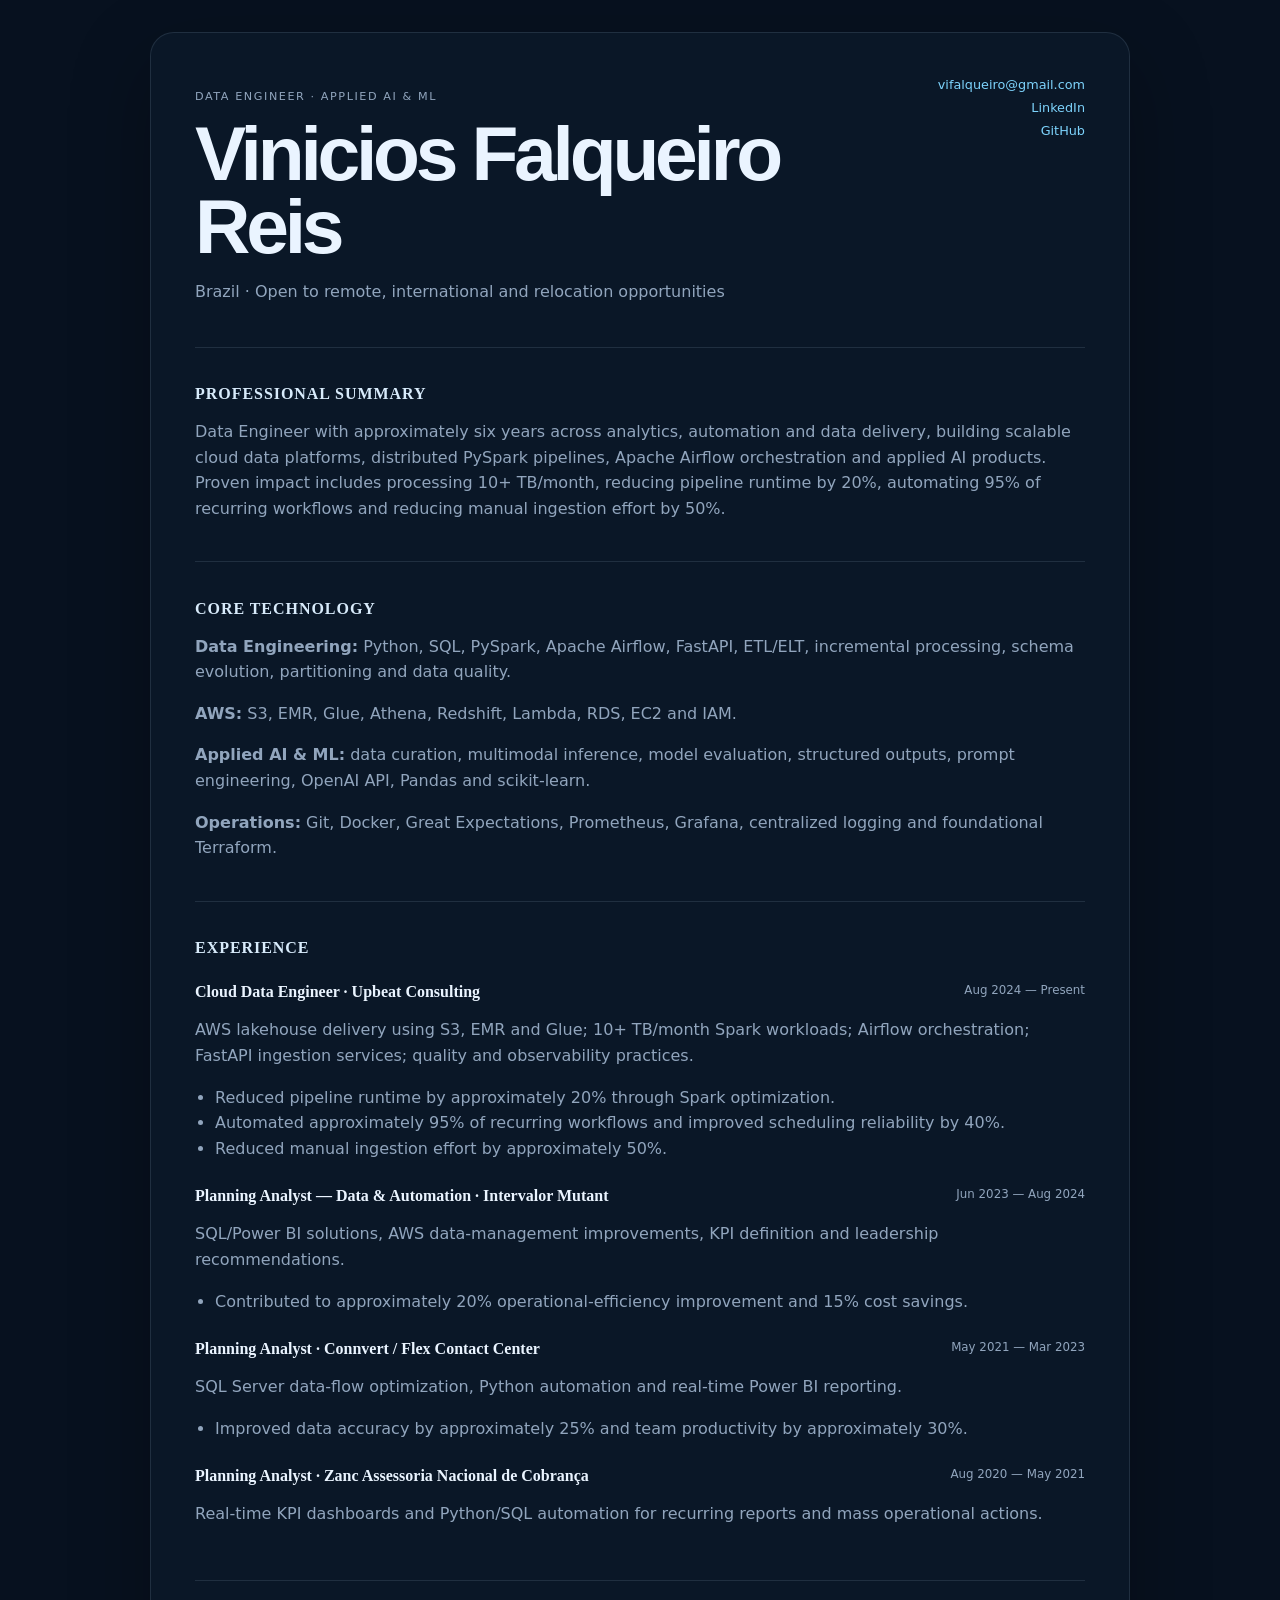
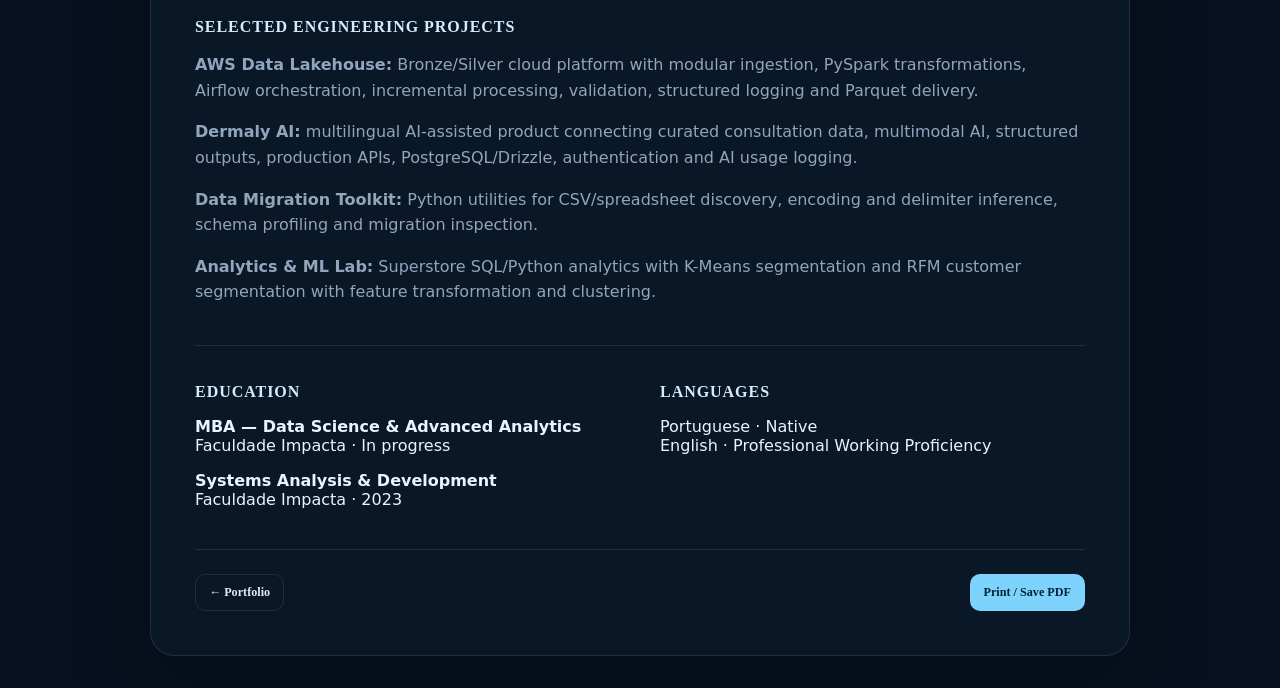
==== resume/index.html @ 82a72af2 "feat: add pure static resume page" ====
<!doctype html>
<html lang="en">
<head>
<meta charset="utf-8">
<meta name="viewport" content="width=device-width,initial-scale=1">
<meta name="description" content="Resume — Vinicios Falqueiro Reis, Data Engineer + Applied AI">
<title>Resume — Vinicios Falqueiro Reis</title>
<link rel="stylesheet" href="../css/tokens.css">
<link rel="stylesheet" href="../css/resume.css">
</head>
<body class="resume-page">
<main class="resume-sheet">
<header class="resume-head"><div><p class="resume-kicker">DATA ENGINEER · APPLIED AI & ML</p><h1>Vinicios Falqueiro Reis</h1><p>Brazil · Open to remote, international and relocation opportunities</p></div><div class="resume-contact"><a href="mailto:vifalqueiro@gmail.com">vifalqueiro@gmail.com</a><a href="https://www.linkedin.com/in/vfalqueiroreis/">LinkedIn</a><a href="https://github.com/vfreis">GitHub</a></div></header>
<section><h2>Professional Summary</h2><p>Data Engineer with approximately six years across analytics, automation and data delivery, building scalable cloud data platforms, distributed PySpark pipelines, Apache Airflow orchestration and applied AI products. Proven impact includes processing 10+ TB/month, reducing pipeline runtime by 20%, automating 95% of recurring workflows and reducing manual ingestion effort by 50%.</p></section>
<section><h2>Core Technology</h2><p><strong>Data Engineering:</strong> Python, SQL, PySpark, Apache Airflow, FastAPI, ETL/ELT, incremental processing, schema evolution, partitioning and data quality.</p><p><strong>AWS:</strong> S3, EMR, Glue, Athena, Redshift, Lambda, RDS, EC2 and IAM.</p><p><strong>Applied AI & ML:</strong> data curation, multimodal inference, model evaluation, structured outputs, prompt engineering, OpenAI API, Pandas and scikit-learn.</p><p><strong>Operations:</strong> Git, Docker, Great Expectations, Prometheus, Grafana, centralized logging and foundational Terraform.</p></section>
<section><h2>Experience</h2><article><div class="role-head"><strong>Cloud Data Engineer · Upbeat Consulting</strong><span>Aug 2024 — Present</span></div><p>AWS lakehouse delivery using S3, EMR and Glue; 10+ TB/month Spark workloads; Airflow orchestration; FastAPI ingestion services; quality and observability practices.</p><ul><li>Reduced pipeline runtime by approximately 20% through Spark optimization.</li><li>Automated approximately 95% of recurring workflows and improved scheduling reliability by 40%.</li><li>Reduced manual ingestion effort by approximately 50%.</li></ul></article><article><div class="role-head"><strong>Planning Analyst — Data & Automation · Intervalor Mutant</strong><span>Jun 2023 — Aug 2024</span></div><p>SQL/Power BI solutions, AWS data-management improvements, KPI definition and leadership recommendations.</p><ul><li>Contributed to approximately 20% operational-efficiency improvement and 15% cost savings.</li></ul></article><article><div class="role-head"><strong>Planning Analyst · Connvert / Flex Contact Center</strong><span>May 2021 — Mar 2023</span></div><p>SQL Server data-flow optimization, Python automation and real-time Power BI reporting.</p><ul><li>Improved data accuracy by approximately 25% and team productivity by approximately 30%.</li></ul></article><article><div class="role-head"><strong>Planning Analyst · Zanc Assessoria Nacional de Cobrança</strong><span>Aug 2020 — May 2021</span></div><p>Real-time KPI dashboards and Python/SQL automation for recurring reports and mass operational actions.</p></article></section>
<section><h2>Selected Engineering Projects</h2><p><strong>AWS Data Lakehouse:</strong> Bronze/Silver cloud platform with modular ingestion, PySpark transformations, Airflow orchestration, incremental processing, validation, structured logging and Parquet delivery.</p><p><strong>Dermaly AI:</strong> multilingual AI-assisted product connecting curated consultation data, multimodal AI, structured outputs, production APIs, PostgreSQL/Drizzle, authentication and AI usage logging.</p><p><strong>Data Migration Toolkit:</strong> Python utilities for CSV/spreadsheet discovery, encoding and delimiter inference, schema profiling and migration inspection.</p><p><strong>Analytics & ML Lab:</strong> Superstore SQL/Python analytics with K-Means segmentation and RFM customer segmentation with feature transformation and clustering.</p></section>
<section class="resume-bottom"><div><h2>Education</h2><p><strong>MBA — Data Science & Advanced Analytics</strong><br>Faculdade Impacta · In progress</p><p><strong>Systems Analysis & Development</strong><br>Faculdade Impacta · 2023</p></div><div><h2>Languages</h2><p>Portuguese · Native<br>English · Professional Working Proficiency</p></div></section>
<div class="resume-actions"><a href="../index.html">← Portfolio</a><button type="button" onclick="window.print()">Print / Save PDF</button></div>
</main>
</body>
</html>
---- css/tokens.css ----
:root{--bg:#07111f;--panel:rgba(13,28,47,.76);--line:rgba(157,181,210,.15);--line2:rgba(125,211,252,.3);--text:#eff7ff;--muted:#91a5bd;--accent:#7dd3fc;--green:#a7f3d0;--violet:#c4b5fd;--max:1220px;--radius:22px;--shadow:0 28px 80px rgba(0,0,0,.28)}
*{box-sizing:border-box}html{scroll-behavior:smooth}body{margin:0;min-height:100vh;overflow-x:hidden;color:var(--text);font-family:Inter,system-ui,-apple-system,"Segoe UI",sans-serif;background:#07111f}a{color:inherit;text-decoration:none}button{font:inherit}.section-shell{width:min(calc(100% - 44px),var(--max));margin-inline:auto}.section-block{padding:92px 0}.eyebrow{color:var(--accent);font:700 .75rem "Space Grotesk";letter-spacing:.13em;text-transform:uppercase}.reveal{opacity:0;transform:translateY(20px);transition:opacity .7s ease,transform .7s ease}.reveal.is-visible{opacity:1;transform:none}
---- css/resume.css ----
.resume-page{margin:0;background:#07111f;color:#eaf4ff;font-family:Inter,system-ui,-apple-system,"Segoe UI",sans-serif}.resume-sheet{width:min(calc(100% - 32px),980px);margin:32px auto;padding:44px;border:1px solid var(--line);border-radius:24px;background:#0a1727;box-shadow:0 28px 80px rgba(0,0,0,.28)}.resume-head{display:grid;grid-template-columns:1.5fr .5fr;gap:28px;padding-bottom:26px;border-bottom:1px solid var(--line)}.resume-kicker{color:var(--accent);font-size:.7rem;letter-spacing:.14em}.resume-head h1{font:600 clamp(2.7rem,6vw,5.2rem)/.95 "Space Grotesk",sans-serif;letter-spacing:-.055em;margin:8px 0}.resume-head p,.resume-sheet section>p,.resume-sheet article>p,.resume-sheet li{color:var(--muted);line-height:1.6}.resume-contact{display:grid;align-content:start;justify-items:end;gap:8px;font-size:.8rem}.resume-contact a{color:var(--accent)}.resume-sheet section{padding:24px 0;border-bottom:1px solid var(--line)}.resume-sheet h2{font:600 1rem "Space Grotesk";letter-spacing:.06em;text-transform:uppercase;color:#d8ebfb}.resume-sheet article{padding:13px 0}.role-head{display:flex;justify-content:space-between;gap:18px}.role-head strong{font-family:"Space Grotesk"}.role-head span{color:var(--muted);font-size:.74rem;white-space:nowrap}.resume-sheet ul{margin:8px 0 0;padding-left:20px}.resume-bottom{display:grid;grid-template-columns:1fr 1fr;gap:40px}.resume-actions{display:flex;justify-content:space-between;gap:12px;padding-top:24px}.resume-actions a,.resume-actions button{border:1px solid var(--line);border-radius:10px;background:transparent;color:#dcecf9;padding:10px 13px;font:600 .76rem Inter;cursor:pointer}.resume-actions button{background:var(--accent);color:#052237;border-color:transparent}@media(max-width:700px){.resume-sheet{padding:24px}.resume-head,.resume-bottom{grid-template-columns:1fr}.resume-contact{justify-items:start}.role-head{display:grid;gap:5px}.role-head span{white-space:normal}}@media print{.resume-page{background:#fff;color:#111}.resume-sheet{width:auto;margin:0;padding:0;border:0;border-radius:0;background:#fff;box-shadow:none}.resume-head,.resume-sheet section{border-color:#ddd}.resume-head h1,.resume-sheet h2,.role-head strong,.resume-sheet strong{color:#111}.resume-head p,.resume-sheet section>p,.resume-sheet article>p,.resume-sheet li,.role-head span{color:#444}.resume-contact a,.resume-kicker{color:#111}.resume-actions{display:none}a{text-decoration:none}.resume-sheet{font-size:10.5pt}.resume-sheet section{break-inside:avoid;padding:11pt 0}.resume-sheet article{break-inside:avoid;padding:6pt 0}}
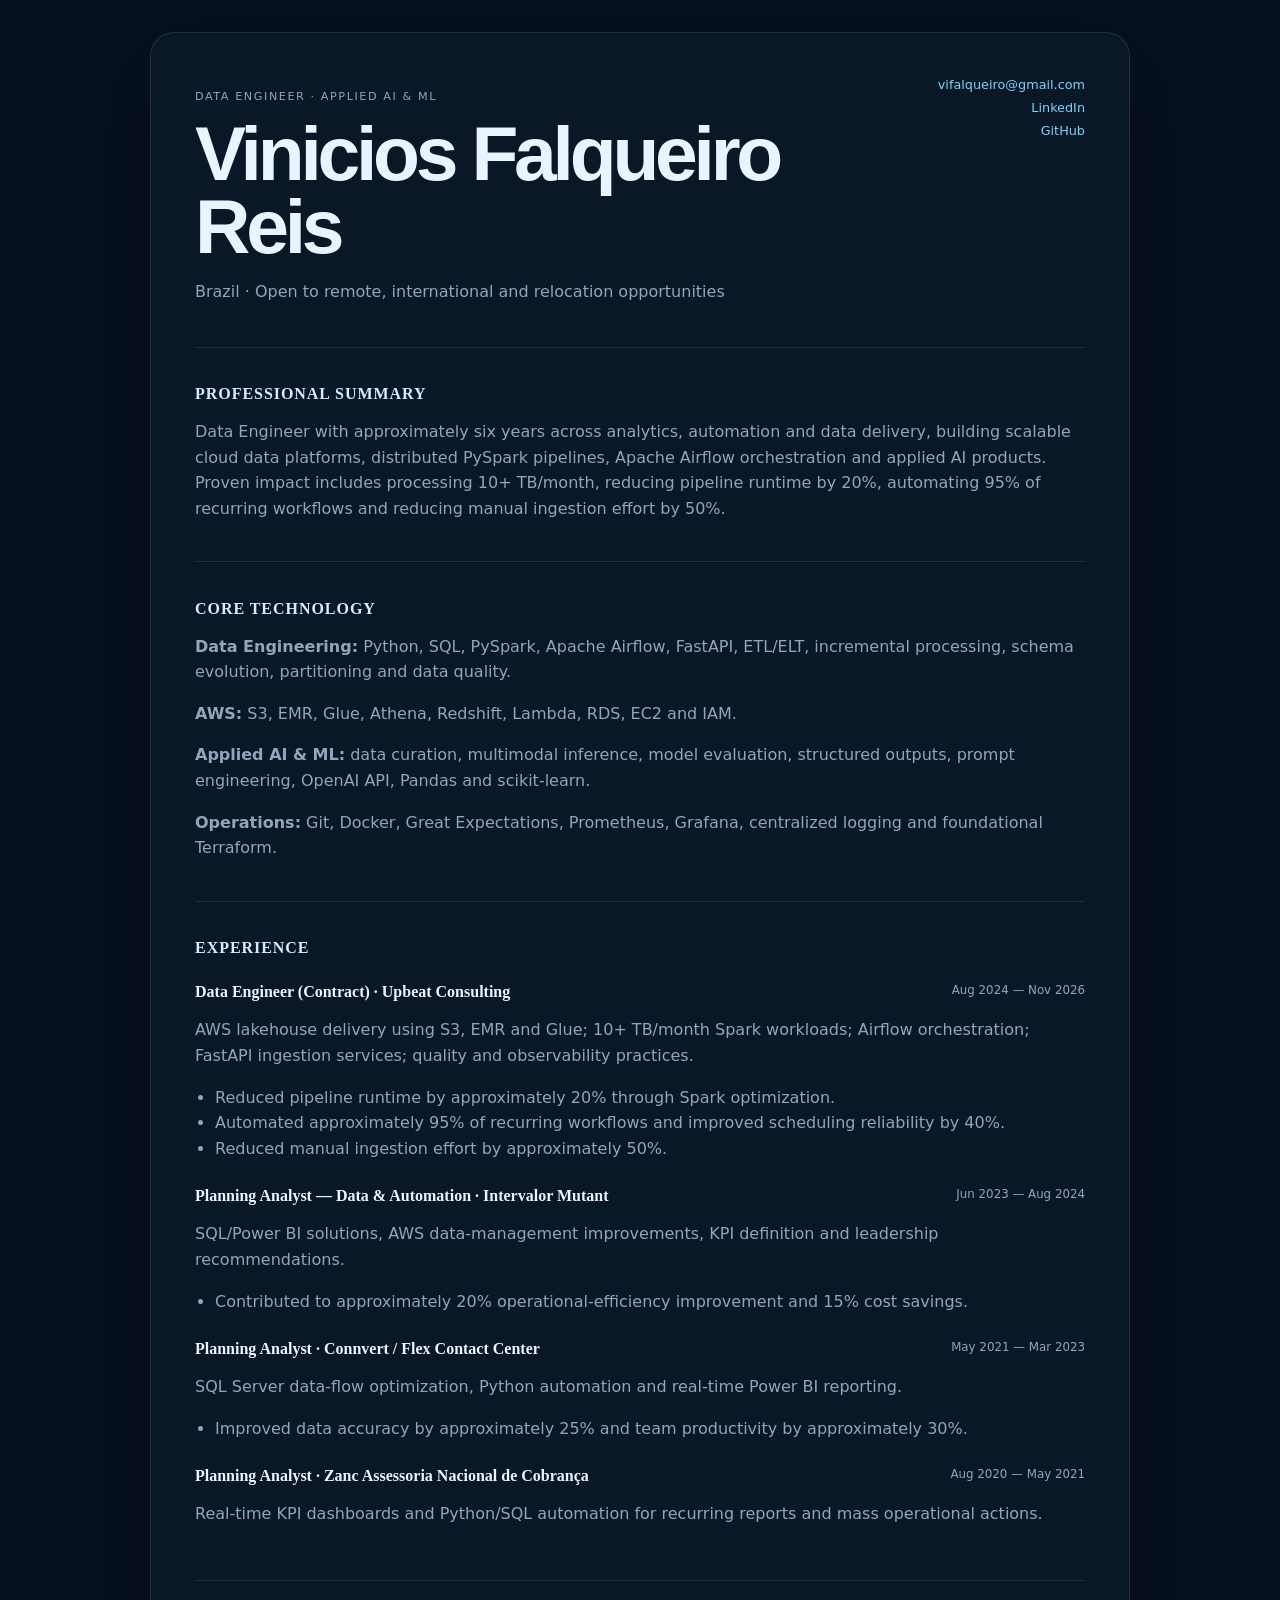
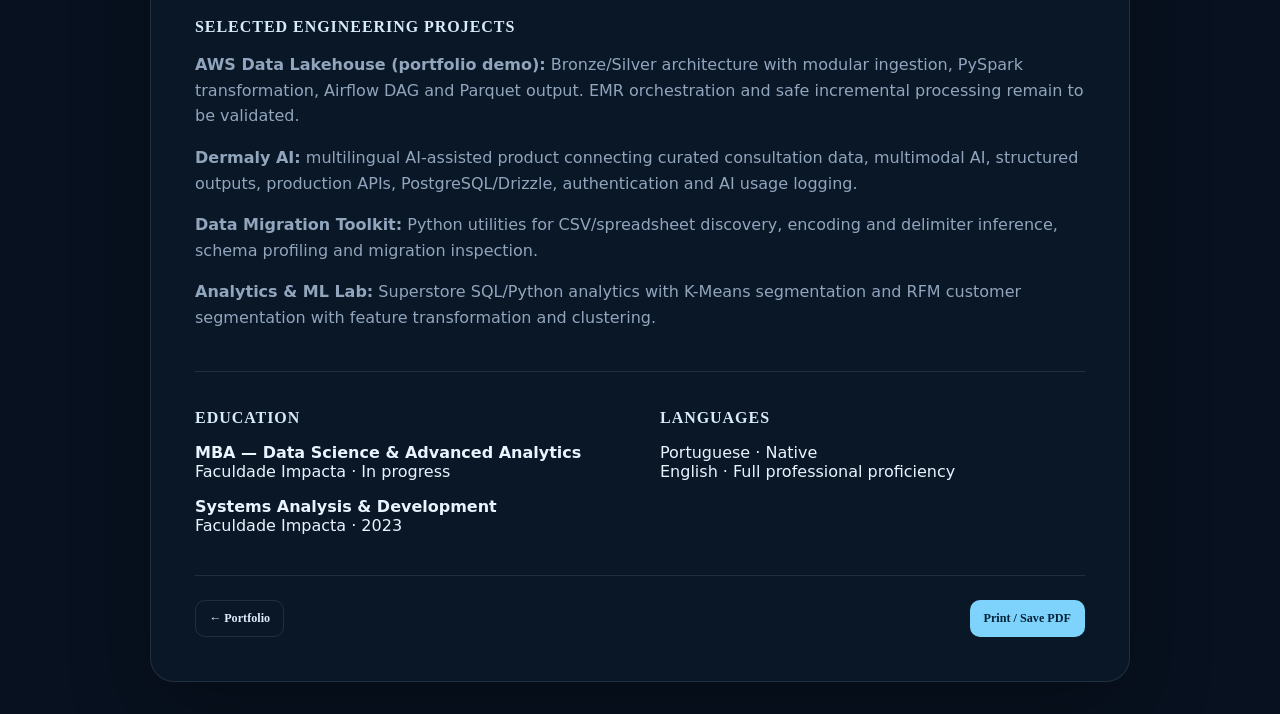
==== commit 114e4127: "Align resume/index.html with live Hostinger portfolio URL and verified profile" ====
--- a/resume/index.html
+++ b/resume/index.html
@@ -13,9 +13,9 @@
 <header class="resume-head"><div><p class="resume-kicker">DATA ENGINEER · APPLIED AI & ML</p><h1>Vinicios Falqueiro Reis</h1><p>Brazil · Open to remote, international and relocation opportunities</p></div><div class="resume-contact"><a href="mailto:vifalqueiro@gmail.com">vifalqueiro@gmail.com</a><a href="https://www.linkedin.com/in/vfalqueiroreis/">LinkedIn</a><a href="https://github.com/vfreis">GitHub</a></div></header>
 <section><h2>Professional Summary</h2><p>Data Engineer with approximately six years across analytics, automation and data delivery, building scalable cloud data platforms, distributed PySpark pipelines, Apache Airflow orchestration and applied AI products. Proven impact includes processing 10+ TB/month, reducing pipeline runtime by 20%, automating 95% of recurring workflows and reducing manual ingestion effort by 50%.</p></section>
 <section><h2>Core Technology</h2><p><strong>Data Engineering:</strong> Python, SQL, PySpark, Apache Airflow, FastAPI, ETL/ELT, incremental processing, schema evolution, partitioning and data quality.</p><p><strong>AWS:</strong> S3, EMR, Glue, Athena, Redshift, Lambda, RDS, EC2 and IAM.</p><p><strong>Applied AI & ML:</strong> data curation, multimodal inference, model evaluation, structured outputs, prompt engineering, OpenAI API, Pandas and scikit-learn.</p><p><strong>Operations:</strong> Git, Docker, Great Expectations, Prometheus, Grafana, centralized logging and foundational Terraform.</p></section>
-<section><h2>Experience</h2><article><div class="role-head"><strong>Cloud Data Engineer · Upbeat Consulting</strong><span>Aug 2024 — Present</span></div><p>AWS lakehouse delivery using S3, EMR and Glue; 10+ TB/month Spark workloads; Airflow orchestration; FastAPI ingestion services; quality and observability practices.</p><ul><li>Reduced pipeline runtime by approximately 20% through Spark optimization.</li><li>Automated approximately 95% of recurring workflows and improved scheduling reliability by 40%.</li><li>Reduced manual ingestion effort by approximately 50%.</li></ul></article><article><div class="role-head"><strong>Planning Analyst — Data & Automation · Intervalor Mutant</strong><span>Jun 2023 — Aug 2024</span></div><p>SQL/Power BI solutions, AWS data-management improvements, KPI definition and leadership recommendations.</p><ul><li>Contributed to approximately 20% operational-efficiency improvement and 15% cost savings.</li></ul></article><article><div class="role-head"><strong>Planning Analyst · Connvert / Flex Contact Center</strong><span>May 2021 — Mar 2023</span></div><p>SQL Server data-flow optimization, Python automation and real-time Power BI reporting.</p><ul><li>Improved data accuracy by approximately 25% and team productivity by approximately 30%.</li></ul></article><article><div class="role-head"><strong>Planning Analyst · Zanc Assessoria Nacional de Cobrança</strong><span>Aug 2020 — May 2021</span></div><p>Real-time KPI dashboards and Python/SQL automation for recurring reports and mass operational actions.</p></article></section>
-<section><h2>Selected Engineering Projects</h2><p><strong>AWS Data Lakehouse:</strong> Bronze/Silver cloud platform with modular ingestion, PySpark transformations, Airflow orchestration, incremental processing, validation, structured logging and Parquet delivery.</p><p><strong>Dermaly AI:</strong> multilingual AI-assisted product connecting curated consultation data, multimodal AI, structured outputs, production APIs, PostgreSQL/Drizzle, authentication and AI usage logging.</p><p><strong>Data Migration Toolkit:</strong> Python utilities for CSV/spreadsheet discovery, encoding and delimiter inference, schema profiling and migration inspection.</p><p><strong>Analytics & ML Lab:</strong> Superstore SQL/Python analytics with K-Means segmentation and RFM customer segmentation with feature transformation and clustering.</p></section>
-<section class="resume-bottom"><div><h2>Education</h2><p><strong>MBA — Data Science & Advanced Analytics</strong><br>Faculdade Impacta · In progress</p><p><strong>Systems Analysis & Development</strong><br>Faculdade Impacta · 2023</p></div><div><h2>Languages</h2><p>Portuguese · Native<br>English · Professional Working Proficiency</p></div></section>
+<section><h2>Experience</h2><article><div class="role-head"><strong>Data Engineer (Contract) · Upbeat Consulting</strong><span>Aug 2024 — Nov 2026</span></div><p>AWS lakehouse delivery using S3, EMR and Glue; 10+ TB/month Spark workloads; Airflow orchestration; FastAPI ingestion services; quality and observability practices.</p><ul><li>Reduced pipeline runtime by approximately 20% through Spark optimization.</li><li>Automated approximately 95% of recurring workflows and improved scheduling reliability by 40%.</li><li>Reduced manual ingestion effort by approximately 50%.</li></ul></article><article><div class="role-head"><strong>Planning Analyst — Data & Automation · Intervalor Mutant</strong><span>Jun 2023 — Aug 2024</span></div><p>SQL/Power BI solutions, AWS data-management improvements, KPI definition and leadership recommendations.</p><ul><li>Contributed to approximately 20% operational-efficiency improvement and 15% cost savings.</li></ul></article><article><div class="role-head"><strong>Planning Analyst · Connvert / Flex Contact Center</strong><span>May 2021 — Mar 2023</span></div><p>SQL Server data-flow optimization, Python automation and real-time Power BI reporting.</p><ul><li>Improved data accuracy by approximately 25% and team productivity by approximately 30%.</li></ul></article><article><div class="role-head"><strong>Planning Analyst · Zanc Assessoria Nacional de Cobrança</strong><span>Aug 2020 — May 2021</span></div><p>Real-time KPI dashboards and Python/SQL automation for recurring reports and mass operational actions.</p></article></section>
+<section><h2>Selected Engineering Projects</h2><p><strong>AWS Data Lakehouse (portfolio demo):</strong> Bronze/Silver architecture with modular ingestion, PySpark transformation, Airflow DAG and Parquet output. EMR orchestration and safe incremental processing remain to be validated.</p><p><strong>Dermaly AI:</strong> multilingual AI-assisted product connecting curated consultation data, multimodal AI, structured outputs, production APIs, PostgreSQL/Drizzle, authentication and AI usage logging.</p><p><strong>Data Migration Toolkit:</strong> Python utilities for CSV/spreadsheet discovery, encoding and delimiter inference, schema profiling and migration inspection.</p><p><strong>Analytics & ML Lab:</strong> Superstore SQL/Python analytics with K-Means segmentation and RFM customer segmentation with feature transformation and clustering.</p></section>
+<section class="resume-bottom"><div><h2>Education</h2><p><strong>MBA — Data Science & Advanced Analytics</strong><br>Faculdade Impacta · In progress</p><p><strong>Systems Analysis & Development</strong><br>Faculdade Impacta · 2023</p></div><div><h2>Languages</h2><p>Portuguese · Native<br>English · Full professional proficiency</p></div></section>
 <div class="resume-actions"><a href="../index.html">← Portfolio</a><button type="button" onclick="window.print()">Print / Save PDF</button></div>
 </main>
 </body>
--- a/css/tokens.css
+++ b/css/tokens.css
@@ -1,2 +1,2 @@
 :root{--bg:#07111f;--panel:rgba(13,28,47,.76);--line:rgba(157,181,210,.15);--line2:rgba(125,211,252,.3);--text:#eff7ff;--muted:#91a5bd;--accent:#7dd3fc;--green:#a7f3d0;--violet:#c4b5fd;--max:1220px;--radius:22px;--shadow:0 28px 80px rgba(0,0,0,.28)}
-*{box-sizing:border-box}html{scroll-behavior:smooth}body{margin:0;min-height:100vh;overflow-x:hidden;color:var(--text);font-family:Inter,system-ui,-apple-system,"Segoe UI",sans-serif;background:#07111f}a{color:inherit;text-decoration:none}button{font:inherit}.section-shell{width:min(calc(100% - 44px),var(--max));margin-inline:auto}.section-block{padding:92px 0}.eyebrow{color:var(--accent);font:700 .75rem "Space Grotesk";letter-spacing:.13em;text-transform:uppercase}.reveal{opacity:0;transform:translateY(20px);transition:opacity .7s ease,transform .7s ease}.reveal.is-visible{opacity:1;transform:none}
+*{box-sizing:border-box}html{scroll-behavior:smooth}::selection{background:rgba(125,211,252,.25);color:#eff7ff}::-webkit-scrollbar{width:8px}::-webkit-scrollbar-track{background:#07111f}::-webkit-scrollbar-thumb{background:rgba(157,181,210,.25);border-radius:4px}::-webkit-scrollbar-thumb:hover{background:rgba(125,211,252,.5)}body{margin:0;min-height:100vh;overflow-x:hidden;color:var(--text);font-family:Inter,system-ui,-apple-system,"Segoe UI",sans-serif;background:#07111f}a{color:inherit;text-decoration:none}button{font:inherit}.section-shell{width:min(calc(100% - 44px),var(--max));margin-inline:auto}.section-block{padding:92px 0}.eyebrow{color:var(--accent);font:700 .75rem "Space Grotesk";letter-spacing:.13em;text-transform:uppercase}.reveal{opacity:0;transform:translateY(20px);transition:opacity .7s ease,transform .7s ease}.reveal.is-visible{opacity:1;transform:none}
